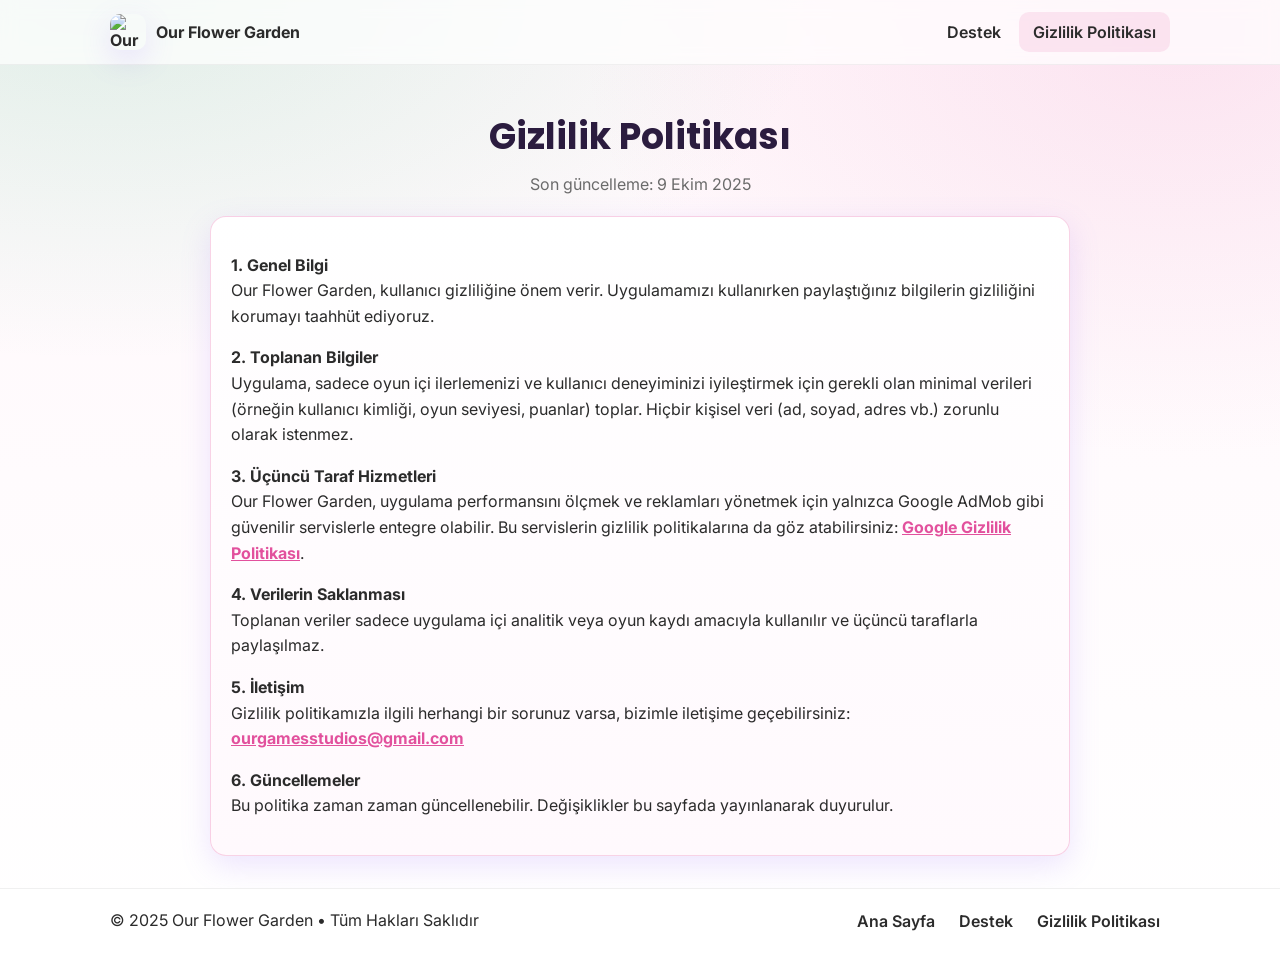
==== privacy.html @ d166c502 "Create privacy.html" ====
<!DOCTYPE html>
<html lang="tr">
<head>
  <meta charset="UTF-8" />
  <meta name="viewport" content="width=device-width, initial-scale=1.0"/>
  <title>Our Flower Garden - Gizlilik Politikası</title>
  <link rel="preconnect" href="https://fonts.gstatic.com" crossorigin>
  <link href="https://fonts.googleapis.com/css2?family=Poppins:wght@400;600;700&family=Inter:wght@400;600&display=swap" rel="stylesheet">
  <link rel="stylesheet" href="./styles.css" />
  <meta name="description" content="Our Flower Garden gizlilik politikası. Kullanıcı verilerinin gizliliği ve güvenliği hakkındaki detaylar.">
</head>
<body class="support-body">
  <header class="site-header">
    <div class="container nav">
      <a class="brand" href="./index.html">
        <img class="brand-logo" src="https://images.unsplash.com/photo-1520975867597-0f146f3e25a6?q=80&w=200&auto=format&fit=crop" alt="Our Flower Garden Logo"/>
        <span>Our Flower Garden</span>
      </a>
      <nav class="menu">
        <a href="./support.html">Destek</a>
        <a class="active" href="./privacy.html">Gizlilik Politikası</a>
      </nav>
    </div>
  </header>

  <main class="support-wrapper">
    <section class="support-hero">
      <h1>Gizlilik Politikası</h1>
      <p>Son güncelleme: 9 Ekim 2025</p>
    </section>

    <section class="info-box">
      <p><strong>1. Genel Bilgi</strong><br>
      Our Flower Garden, kullanıcı gizliliğine önem verir. Uygulamamızı kullanırken paylaştığınız bilgilerin gizliliğini korumayı taahhüt ediyoruz.</p>

      <p><strong>2. Toplanan Bilgiler</strong><br>
      Uygulama, sadece oyun içi ilerlemenizi ve kullanıcı deneyiminizi iyileştirmek için gerekli olan minimal verileri (örneğin kullanıcı kimliği, oyun seviyesi, puanlar) toplar.  
      Hiçbir kişisel veri (ad, soyad, adres vb.) zorunlu olarak istenmez.</p>

      <p><strong>3. Üçüncü Taraf Hizmetleri</strong><br>
      Our Flower Garden, uygulama performansını ölçmek ve reklamları yönetmek için yalnızca Google AdMob gibi güvenilir servislerle entegre olabilir.  
      Bu servislerin gizlilik politikalarına da göz atabilirsiniz:  
      <a href="https://policies.google.com/privacy" target="_blank">Google Gizlilik Politikası</a>.</p>

      <p><strong>4. Verilerin Saklanması</strong><br>
      Toplanan veriler sadece uygulama içi analitik veya oyun kaydı amacıyla kullanılır ve üçüncü taraflarla paylaşılmaz.</p>

      <p><strong>5. İletişim</strong><br>
      Gizlilik politikamızla ilgili herhangi bir sorunuz varsa, bizimle iletişime geçebilirsiniz:  
      <a href="mailto:ourgamesstudios@gmail.com">ourgamesstudios@gmail.com</a></p>

      <p><strong>6. Güncellemeler</strong><br>
      Bu politika zaman zaman güncellenebilir. Değişiklikler bu sayfada yayınlanarak duyurulur.</p>
    </section>
  </main>

  <footer class="site-footer">
    <div class="container footer-inner">
      <p>© 2025 Our Flower Garden • Tüm Hakları Saklıdır</p>
      <nav class="footer-menu">
        <a href="./index.html">Ana Sayfa</a>
        <a href="./support.html">Destek</a>
        <a class="active" href="./privacy.html">Gizlilik Politikası</a>
      </nav>
    </div>
  </footer>
</body>
</html>
---- styles.css ----
:root{
  --bg:#fff7fb;                 /* çok açık pembe/cream tabanı */
  --bg-2:#fff;                  /* kart/beyaz taban */
  --text:#2b2b2b;
  --muted:#6b6b6b;
  --primary:#e2519d;            /* pembe */
  --primary-2:#9a6dfc;          /* lavanta */
  --accent:#57c78f;             /* yumuşak yeşil */
  --yellow:#ffd66e;
  --shadow: 0 10px 30px rgba(154,109,252,.18);
  --radius:16px;
}

*{box-sizing:border-box}
html,body{margin:0;padding:0}
body{
  font-family: "Inter", system-ui, -apple-system, Segoe UI, Roboto, Arial, sans-serif;
  color:var(--text);
  background:
    radial-gradient(1200px 600px at 10% 0%, rgba(226,81,157,.15), transparent 60%),
    radial-gradient(1000px 700px at 90% 10%, rgba(154,109,252,.12), transparent 60%),
    linear-gradient(180deg, var(--bg), #fff);
}

/* Header */
.site-header{
  position:sticky; top:0; z-index:50;
  background: rgba(255,255,255,.7);
  backdrop-filter: blur(8px);
  border-bottom: 1px solid rgba(0,0,0,.05);
}
.container{max-width:1100px;margin:0 auto;padding:0 20px}
.nav{display:flex;align-items:center;justify-content:space-between;min-height:64px}
.brand{display:flex;gap:10px;align-items:center;text-decoration:none;color:var(--text);font-weight:700}
.brand-logo{width:36px;height:36px;border-radius:10px;object-fit:cover;box-shadow: var(--shadow)}
.menu a{
  text-decoration:none; color:var(--text);
  padding:10px 14px; border-radius:10px; font-weight:600;
}
.menu a:hover,.menu a.active{background: rgba(226,81,157,.12);}

/* Hero */
.hero{
  position:relative; overflow:hidden;
  padding:64px 0 40px;
}
.hero-inner{display:grid;gap:28px;grid-template-columns:1.1fr .9fr;align-items:center}
.hero-text h1{
  font-family:"Poppins",sans-serif;
  font-size:clamp(28px, 4vw, 42px);
  line-height:1.15; margin:0 0 12px;
}
.highlight{
  background: linear-gradient(90deg, var(--primary), var(--primary-2));
  -webkit-background-clip:text;background-clip:text;color:transparent;
}
.hero-text p{color:var(--muted);margin:0 0 18px;max-width:48ch}
.cta{display:flex;gap:12px;flex-wrap:wrap}
.btn{
  border:none; cursor:pointer; font-weight:700; border-radius:12px;
  padding:12px 16px; text-decoration:none; display:inline-flex; align-items:center; justify-content:center;
}
.btn.primary{
  background: linear-gradient(90deg, var(--primary), var(--primary-2));
  color:#fff; box-shadow: var(--shadow);
}
.btn.ghost{
  color:var(--primary); background:#fff; border:1px solid rgba(226,81,157,.35);
}
.btn.full{width:100%}
.btn.primary:hover{filter:saturate(1.1) brightness(1.02)}
.btn.ghost:hover{background:rgba(226,81,157,.08)}

.hero-visual{
  position:relative;
  border-radius:20px; overflow:hidden; box-shadow: var(--shadow);
}
.hero-visual img{display:block;width:100%;height:auto}
.flower-chip{
  position:absolute; left:16px; bottom:16px;
  background:#fff; color:var(--text); padding:8px 12px; border-radius:999px; font-weight:700;
  box-shadow: var(--shadow);
}
.chip-2{left:auto; right:16px; bottom:16px}
.chip-3{left:16px; bottom:auto; top:16px}

/* floating petals (decorative) */
.petals{
  pointer-events:none; position:absolute; inset:0;
  background:
    url('https://raw.githubusercontent.com/encharm/Font-Awesome-SVG-PNG/master/white/svg/flower.svg') no-repeat -120px 40% / 120px,
    url('https://raw.githubusercontent.com/encharm/Font-Awesome-SVG-PNG/master/white/svg/flower.svg') no-repeat 102% 10% / 100px;
  opacity:.05;
}

/* Features */
.features{padding:28px 0 8px}
.grid-3{display:grid;gap:16px;grid-template-columns:repeat(3, 1fr)}
.feature-card{
  background:var(--bg-2); border-radius:var(--radius); padding:20px; box-shadow: var(--shadow)
}
.icon{font-size:28px;margin-bottom:8px}
.feature-card h3{margin:6px 0 6px;font-family:"Poppins",sans-serif}
.feature-card p{margin:0;color:var(--muted)}

/* Market */
.market{padding:42px 0 64px}
.market h2{
  font-size:clamp(22px, 3.5vw, 32px);
  margin:0 0 6px; font-family:"Poppins",sans-serif;
}
.section-sub{color:var(--muted);margin:0 0 16px}
.cards{
  display:grid; gap:18px;
  grid-template-columns: repeat(3, 1fr);
}
.card{
  background:var(--bg-2); border-radius:18px; overflow:hidden; box-shadow: var(--shadow);
  display:flex; flex-direction:column;
}
.card img{width:100%; height:180px; object-fit:cover}
.card-body{padding:16px}
.card-body h3{margin:0 0 6px}
.card-body p{margin:0 0 10px; color:var(--muted)}
.card-meta{display:flex; gap:8px; flex-wrap:wrap; margin-bottom:12px}
.pill{
  background:linear-gradient(90deg, #ffe6f4, #f0e7ff);
  color:#6a3c5f; border:1px solid rgba(226,81,157,.25);
  padding:6px 10px; border-radius:999px; font-size:12px; font-weight:700;
}
.card-cta{display:flex; align-items:center; justify-content:space-between}
.price{font-weight:800; color:#3a2d53}
.note{margin-top:14px;color:var(--muted);font-size:.95rem}

/* Support page specifics */
.support-body{
  background:
    radial-gradient(1200px 600px at 8% 0%, rgba(87,199,143,.18), transparent 60%),
    radial-gradient(1000px 700px at 92% 4%, rgba(226,81,157,.12), transparent 60%),
    linear-gradient(180deg, var(--bg), #fff);
}
.support-wrapper{max-width:900px;margin:0 auto;padding:32px 20px}
.support-hero{text-align:center;margin-top:12px;margin-bottom:18px}
.support-hero h1{font-family:"Poppins",sans-serif;font-size:clamp(24px, 4vw, 36px);margin:0 0 8px}
.support-hero p{color:var(--muted);margin:0}
.support-form-area{
  display:grid; gap:18px; grid-template-columns: 1.1fr .9fr;
  align-items:start; margin-top:18px;
}
.support-form{
  background:var(--bg-2); border-radius:var(--radius); padding:20px; box-shadow: var(--shadow)
}
.support-form label{display:flex; flex-direction:column; gap:6px; margin-bottom:12px; font-weight:600}
.support-form input,.support-form textarea{
  padding:12px 14px; border:1px solid rgba(0,0,0,.08);
  border-radius:12px; font-size:16px; outline:none;
  background:#fff;
}
.support-form input:focus,.support-form textarea:focus{
  border-color: rgba(154,109,252,.45); box-shadow: 0 0 0 4px rgba(154,109,252,.12);
}
.info-box{
  background:linear-gradient(180deg, #fff, #fff9fd);
  border:1px solid rgba(226,81,157,.25);
  border-radius:var(--radius); padding:20px; box-shadow: var(--shadow)
}
.info-box a{color:var(--primary); text-decoration:underline; font-weight:700}

/* Footer */
.site-footer{border-top:1px solid rgba(0,0,0,.06); background:#fff}
.footer-inner{display:flex; align-items:center; justify-content:space-between; min-height:64px}
.footer-menu a{
  text-decoration:none; color:var(--text); font-weight:600; padding:8px 10px; border-radius:8px;
}
.footer-menu a:hover{background: rgba(154,109,252,.12)}

/* Utilities */
h1,h2,h3{color:#2b1c3f}
a{color:var(--primary)}
p{line-height:1.6}

/* Responsive */
@media (max-width: 980px){
  .hero-inner{grid-template-columns:1fr}
  .support-form-area{grid-template-columns:1fr}
  .cards{grid-template-columns: repeat(2, 1fr);}
}
@media (max-width: 640px){
  .grid-3{grid-template-columns:1fr}
  .cards{grid-template-columns:1fr}
}
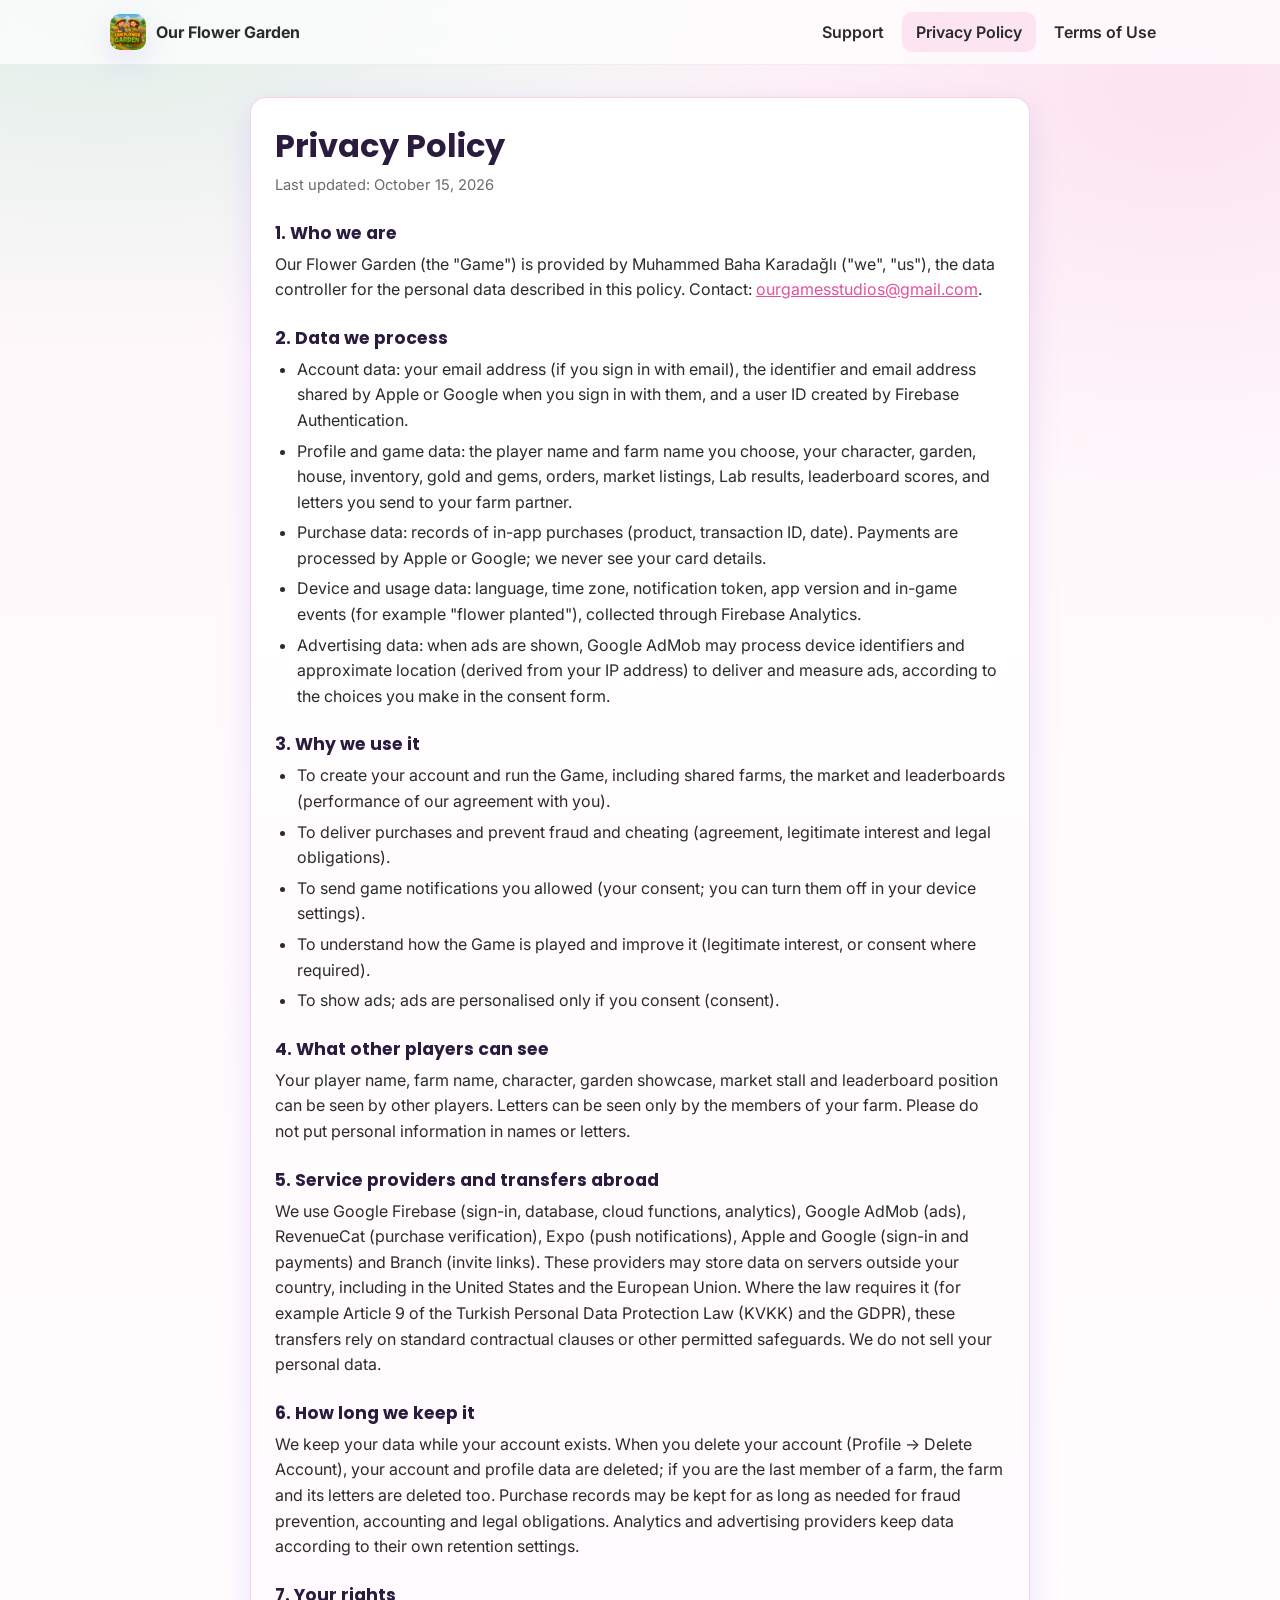
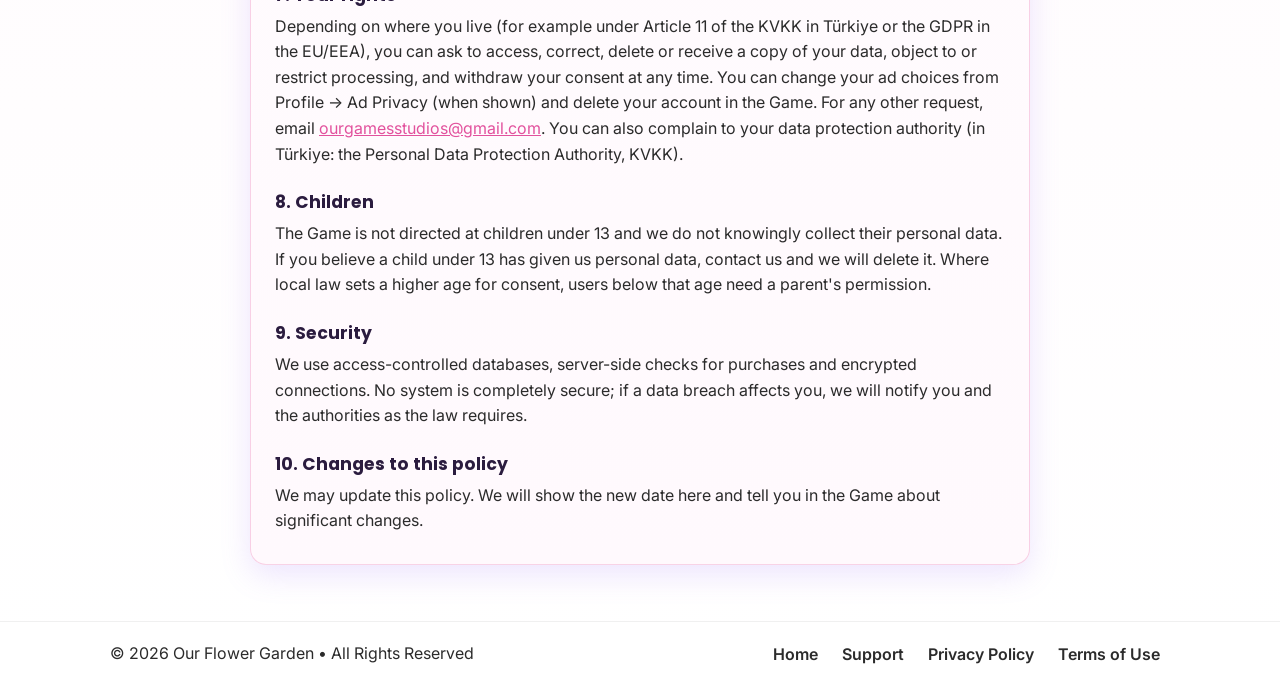
==== commit f68cec60: "Site English only; new Privacy Policy and Terms of Use - privacy.html replaced with the in-game poli" ====
--- a/privacy.html
+++ b/privacy.html
@@ -1,66 +1,54 @@
 <!DOCTYPE html>
-<html lang="tr">
+<html lang="en">
 <head>
   <meta charset="UTF-8" />
   <meta name="viewport" content="width=device-width, initial-scale=1.0"/>
-  <title>Our Flower Garden - Gizlilik Politikası</title>
+  <title>Our Flower Garden - Privacy Policy</title>
   <link rel="preconnect" href="https://fonts.gstatic.com" crossorigin>
   <link href="https://fonts.googleapis.com/css2?family=Poppins:wght@400;600;700&family=Inter:wght@400;600&display=swap" rel="stylesheet">
   <link rel="stylesheet" href="./styles.css" />
-  <meta name="description" content="Our Flower Garden gizlilik politikası. Kullanıcı verilerinin gizliliği ve güvenliği hakkındaki detaylar.">
+  <meta name="description" content="Our Flower Garden Privacy Policy: what data the game processes, why, and your rights.">
 </head>
 <body class="support-body">
   <header class="site-header">
     <div class="container nav">
       <a class="brand" href="./index.html">
-        <img class="brand-logo" src="https://images.unsplash.com/photo-1520975867597-0f146f3e25a6?q=80&w=200&auto=format&fit=crop" alt="Our Flower Garden Logo"/>
+        <img class="brand-logo" src="./logo.png" alt="Our Flower Garden Logo"/>
         <span>Our Flower Garden</span>
       </a>
       <nav class="menu">
-        <a href="./support.html">Destek</a>
-        <a class="active" href="./privacy.html">Gizlilik Politikası</a>
+        <a href="./support.html">Support</a>
+        <a class="active" href="./privacy.html">Privacy Policy</a>
+        <a href="./terms.html">Terms of Use</a>
       </nav>
     </div>
   </header>
 
-  <main class="support-wrapper">
-    <section class="support-hero">
-      <h1>Gizlilik Politikası</h1>
-      <p>Son güncelleme: 9 Ekim 2025</p>
-    </section>
-
-    <section class="info-box">
-      <p><strong>1. Genel Bilgi</strong><br>
-      Our Flower Garden, kullanıcı gizliliğine önem verir. Uygulamamızı kullanırken paylaştığınız bilgilerin gizliliğini korumayı taahhüt ediyoruz.</p>
-
-      <p><strong>2. Toplanan Bilgiler</strong><br>
-      Uygulama, sadece oyun içi ilerlemenizi ve kullanıcı deneyiminizi iyileştirmek için gerekli olan minimal verileri (örneğin kullanıcı kimliği, oyun seviyesi, puanlar) toplar.  
-      Hiçbir kişisel veri (ad, soyad, adres vb.) zorunlu olarak istenmez.</p>
-
-      <p><strong>3. Üçüncü Taraf Hizmetleri</strong><br>
-      Our Flower Garden, uygulama performansını ölçmek ve reklamları yönetmek için yalnızca Google AdMob gibi güvenilir servislerle entegre olabilir.  
-      Bu servislerin gizlilik politikalarına da göz atabilirsiniz:  
-      <a href="https://policies.google.com/privacy" target="_blank">Google Gizlilik Politikası</a>.</p>
-
-      <p><strong>4. Verilerin Saklanması</strong><br>
-      Toplanan veriler sadece uygulama içi analitik veya oyun kaydı amacıyla kullanılır ve üçüncü taraflarla paylaşılmaz.</p>
-
-      <p><strong>5. İletişim</strong><br>
-      Gizlilik politikamızla ilgili herhangi bir sorunuz varsa, bizimle iletişime geçebilirsiniz:  
-      <a href="mailto:ourgamesstudios@gmail.com">ourgamesstudios@gmail.com</a></p>
-
-      <p><strong>6. Güncellemeler</strong><br>
-      Bu politika zaman zaman güncellenebilir. Değişiklikler bu sayfada yayınlanarak duyurulur.</p>
-    </section>
+  <main class="support-wrapper legal-wrapper">
+  <section class="legal-doc" id="en" lang="en">
+    <h1>Privacy Policy</h1>
+    <p class="updated">Last updated: October 15, 2026</p>
+    <h2>1. Who we are</h2><p>Our Flower Garden (the &quot;Game&quot;) is provided by Muhammed Baha Karadağlı (&quot;we&quot;, &quot;us&quot;), the data controller for the personal data described in this policy. Contact: <a href="mailto:ourgamesstudios@gmail.com">ourgamesstudios@gmail.com</a>.</p>
+    <h2>2. Data we process</h2><ul><li>Account data: your email address (if you sign in with email), the identifier and email address shared by Apple or Google when you sign in with them, and a user ID created by Firebase Authentication.</li><li>Profile and game data: the player name and farm name you choose, your character, garden, house, inventory, gold and gems, orders, market listings, Lab results, leaderboard scores, and letters you send to your farm partner.</li><li>Purchase data: records of in-app purchases (product, transaction ID, date). Payments are processed by Apple or Google; we never see your card details.</li><li>Device and usage data: language, time zone, notification token, app version and in-game events (for example &quot;flower planted&quot;), collected through Firebase Analytics.</li><li>Advertising data: when ads are shown, Google AdMob may process device identifiers and approximate location (derived from your IP address) to deliver and measure ads, according to the choices you make in the consent form.</li></ul>
+    <h2>3. Why we use it</h2><ul><li>To create your account and run the Game, including shared farms, the market and leaderboards (performance of our agreement with you).</li><li>To deliver purchases and prevent fraud and cheating (agreement, legitimate interest and legal obligations).</li><li>To send game notifications you allowed (your consent; you can turn them off in your device settings).</li><li>To understand how the Game is played and improve it (legitimate interest, or consent where required).</li><li>To show ads; ads are personalised only if you consent (consent).</li></ul>
+    <h2>4. What other players can see</h2><p>Your player name, farm name, character, garden showcase, market stall and leaderboard position can be seen by other players. Letters can be seen only by the members of your farm. Please do not put personal information in names or letters.</p>
+    <h2>5. Service providers and transfers abroad</h2><p>We use Google Firebase (sign-in, database, cloud functions, analytics), Google AdMob (ads), RevenueCat (purchase verification), Expo (push notifications), Apple and Google (sign-in and payments) and Branch (invite links). These providers may store data on servers outside your country, including in the United States and the European Union. Where the law requires it (for example Article 9 of the Turkish Personal Data Protection Law (KVKK) and the GDPR), these transfers rely on standard contractual clauses or other permitted safeguards. We do not sell your personal data.</p>
+    <h2>6. How long we keep it</h2><p>We keep your data while your account exists. When you delete your account (Profile → Delete Account), your account and profile data are deleted; if you are the last member of a farm, the farm and its letters are deleted too. Purchase records may be kept for as long as needed for fraud prevention, accounting and legal obligations. Analytics and advertising providers keep data according to their own retention settings.</p>
+    <h2>7. Your rights</h2><p>Depending on where you live (for example under Article 11 of the KVKK in Türkiye or the GDPR in the EU/EEA), you can ask to access, correct, delete or receive a copy of your data, object to or restrict processing, and withdraw your consent at any time. You can change your ad choices from Profile → Ad Privacy (when shown) and delete your account in the Game. For any other request, email <a href="mailto:ourgamesstudios@gmail.com">ourgamesstudios@gmail.com</a>. You can also complain to your data protection authority (in Türkiye: the Personal Data Protection Authority, KVKK).</p>
+    <h2>8. Children</h2><p>The Game is not directed at children under 13 and we do not knowingly collect their personal data. If you believe a child under 13 has given us personal data, contact us and we will delete it. Where local law sets a higher age for consent, users below that age need a parent's permission.</p>
+    <h2>9. Security</h2><p>We use access-controlled databases, server-side checks for purchases and encrypted connections. No system is completely secure; if a data breach affects you, we will notify you and the authorities as the law requires.</p>
+    <h2>10. Changes to this policy</h2><p>We may update this policy. We will show the new date here and tell you in the Game about significant changes.</p>
+  </section>
   </main>
 
   <footer class="site-footer">
     <div class="container footer-inner">
-      <p>© 2025 Our Flower Garden • Tüm Hakları Saklıdır</p>
+      <p>© 2026 Our Flower Garden • All Rights Reserved</p>
       <nav class="footer-menu">
-        <a href="./index.html">Ana Sayfa</a>
-        <a href="./support.html">Destek</a>
-        <a class="active" href="./privacy.html">Gizlilik Politikası</a>
+        <a href="./index.html">Home</a>
+        <a href="./support.html">Support</a>
+        <a href="./privacy.html">Privacy Policy</a>
+        <a href="./terms.html">Terms of Use</a>
       </nav>
     </div>
   </footer>
--- a/styles.css
+++ b/styles.css
@@ -166,6 +166,22 @@
 }
 .info-box a{color:var(--primary); text-decoration:underline; font-weight:700}
 
+/* Legal pages (privacy / terms) */
+.legal-wrapper{max-width:820px}
+.legal-doc{
+  background:linear-gradient(180deg, #fff, #fff9fd);
+  border:1px solid rgba(226,81,157,.25);
+  border-radius:var(--radius); padding:24px; box-shadow: var(--shadow);
+  margin-bottom:24px; scroll-margin-top:80px;
+}
+.legal-doc h1{font-family:"Poppins",sans-serif;font-size:clamp(24px, 4vw, 32px);margin:0 0 4px}
+.legal-doc h2{font-family:"Poppins",sans-serif;font-size:1.08rem;margin:22px 0 6px}
+.legal-doc .updated{color:var(--muted);margin:0 0 10px;font-size:.92rem}
+.legal-doc p{margin:6px 0}
+.legal-doc ul{margin:6px 0;padding-left:22px}
+.legal-doc li{margin:5px 0;line-height:1.6}
+.legal-doc a{overflow-wrap:anywhere}
+
 /* Footer */
 .site-footer{border-top:1px solid rgba(0,0,0,.06); background:#fff}
 .footer-inner{display:flex; align-items:center; justify-content:space-between; min-height:64px}
@@ -187,5 +203,11 @@
 }
 @media (max-width: 640px){
   .grid-3{grid-template-columns:1fr}
+  .nav{flex-wrap:wrap;gap:4px;padding:8px 0}
+  .menu{display:flex;flex-wrap:wrap;gap:2px}
+  .menu a{padding:8px 10px;font-size:.95rem}
+  .footer-inner{flex-direction:column;gap:4px;padding:12px 0}
+  .footer-menu{display:flex;flex-wrap:wrap;justify-content:center}
+  .legal-doc{padding:18px 16px}
   .cards{grid-template-columns:1fr}
 }
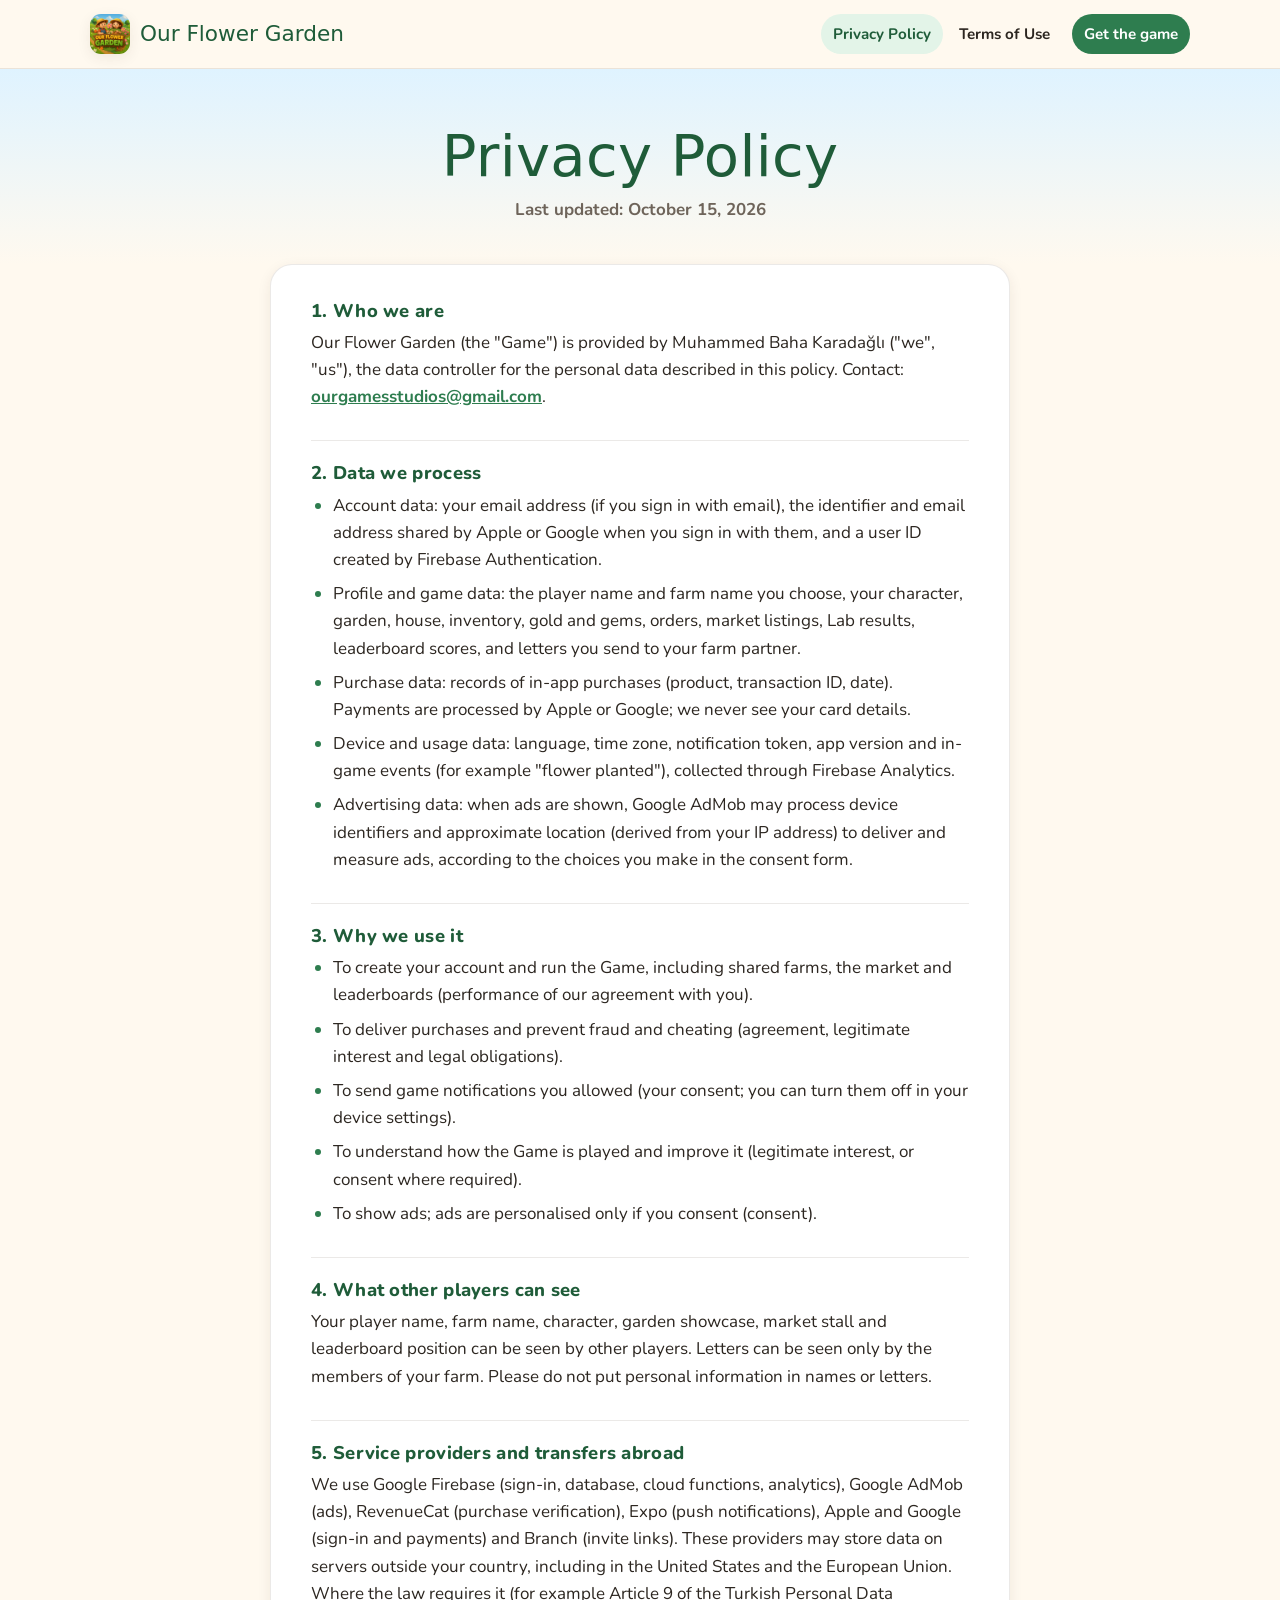
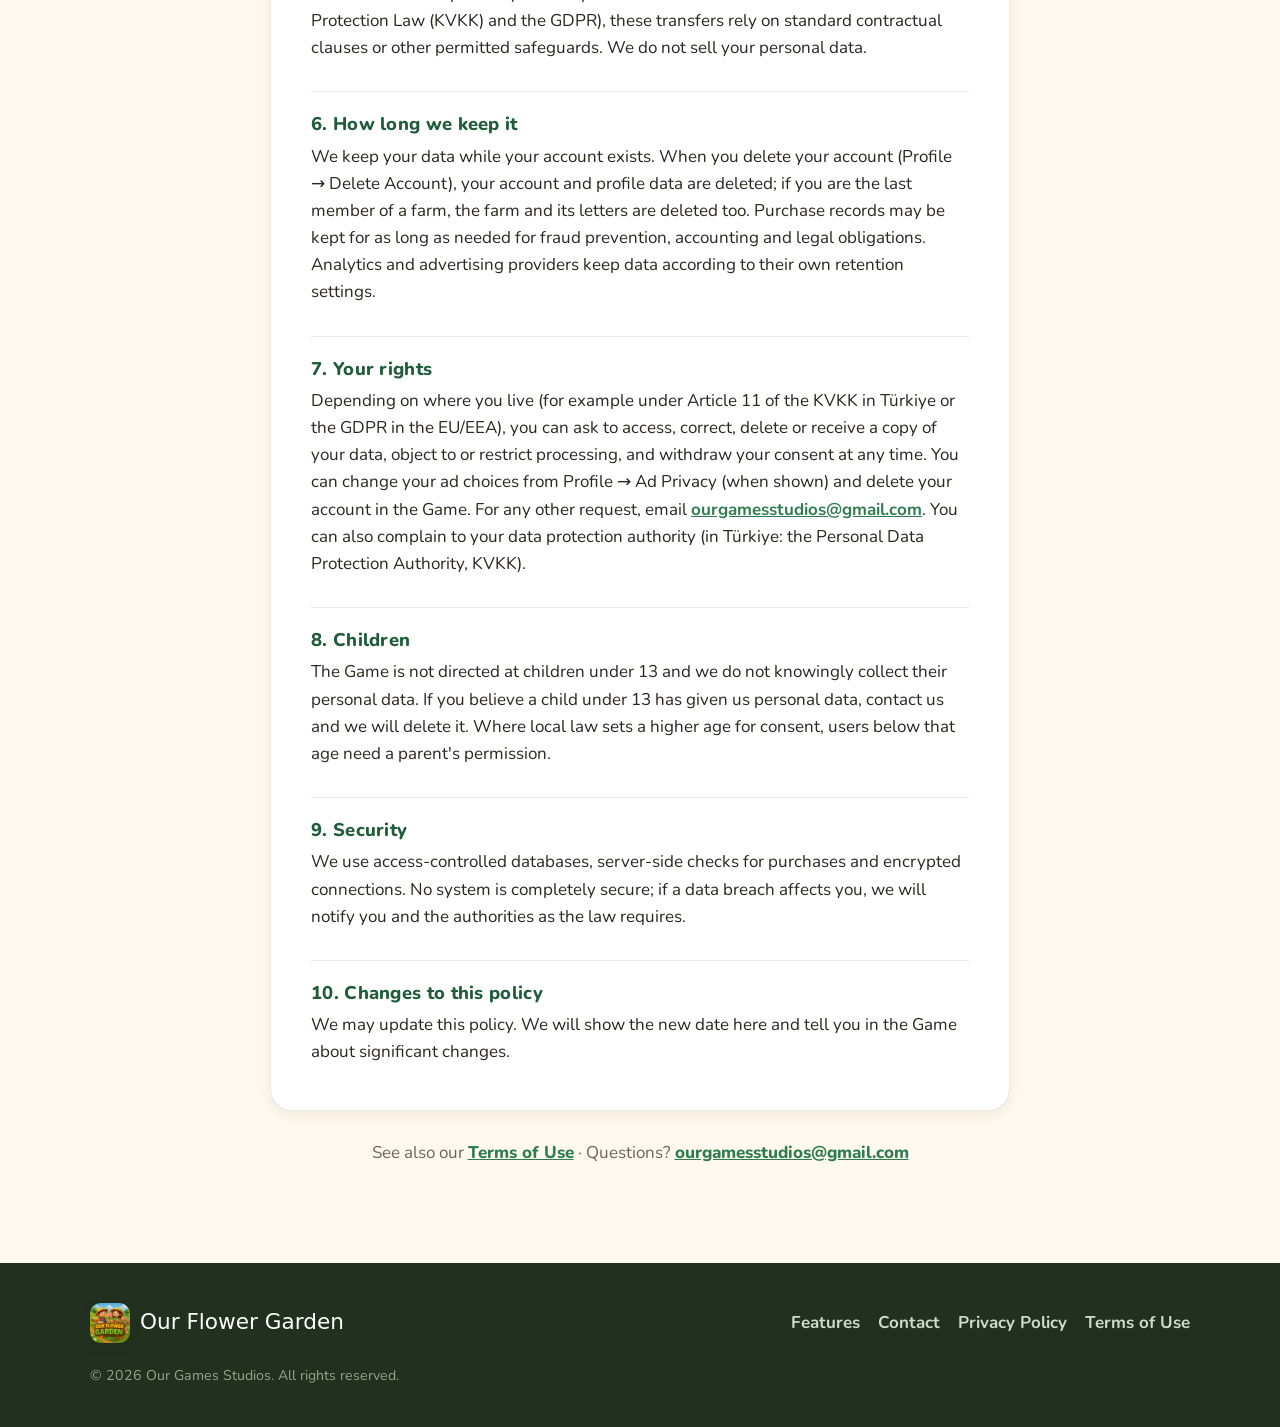
==== commit 52d39f83: "Redesign site: new home page, restyled legal pages, support page removed - index.html rebuilt: hero " ====
--- a/privacy.html
+++ b/privacy.html
@@ -3,28 +3,39 @@
 <head>
   <meta charset="UTF-8" />
   <meta name="viewport" content="width=device-width, initial-scale=1.0"/>
-  <title>Our Flower Garden - Privacy Policy</title>
+  <title>Privacy Policy – Our Flower Garden</title>
+  <meta name="description" content="Our Flower Garden Privacy Policy: what data the game processes, why, and your rights.">
+  <link rel="icon" type="image/png" href="./logo.png">
+  <link rel="apple-touch-icon" href="./logo.png">
+  <link rel="preconnect" href="https://fonts.googleapis.com">
   <link rel="preconnect" href="https://fonts.gstatic.com" crossorigin>
-  <link href="https://fonts.googleapis.com/css2?family=Poppins:wght@400;600;700&family=Inter:wght@400;600&display=swap" rel="stylesheet">
+  <link href="https://fonts.googleapis.com/css2?family=Chewy&family=Nunito:wght@400;700;800&display=swap" rel="stylesheet">
   <link rel="stylesheet" href="./styles.css" />
-  <meta name="description" content="Our Flower Garden Privacy Policy: what data the game processes, why, and your rights.">
 </head>
-<body class="support-body">
+<body>
   <header class="site-header">
     <div class="container nav">
       <a class="brand" href="./index.html">
-        <img class="brand-logo" src="./logo.png" alt="Our Flower Garden Logo"/>
+        <img src="./logo.png" alt="" width="40" height="40">
         <span>Our Flower Garden</span>
       </a>
       <nav class="menu">
-        <a href="./support.html">Support</a>
         <a class="active" href="./privacy.html">Privacy Policy</a>
         <a href="./terms.html">Terms of Use</a>
+        <a class="pill" href="./index.html#download">Get the game</a>
       </nav>
     </div>
   </header>
 
-  <main class="support-wrapper legal-wrapper">
+  <main>
+    <div class="legal-hero">
+      <div class="container">
+        <h1>Privacy Policy</h1>
+        <p>Last updated: October 15, 2026</p>
+      </div>
+    </div>
+
+    <div class="legal-wrapper">
   <section class="legal-doc" id="en" lang="en">
     <h1>Privacy Policy</h1>
     <p class="updated">Last updated: October 15, 2026</p>
@@ -39,17 +50,23 @@
     <h2>9. Security</h2><p>We use access-controlled databases, server-side checks for purchases and encrypted connections. No system is completely secure; if a data breach affects you, we will notify you and the authorities as the law requires.</p>
     <h2>10. Changes to this policy</h2><p>We may update this policy. We will show the new date here and tell you in the Game about significant changes.</p>
   </section>
+      <p class="legal-switch">See also our <a href="./terms.html">Terms of Use</a> · Questions? <a href="mailto:ourgamesstudios@gmail.com">ourgamesstudios@gmail.com</a></p>
+    </div>
   </main>
 
   <footer class="site-footer">
     <div class="container footer-inner">
-      <p>© 2026 Our Flower Garden • All Rights Reserved</p>
+      <a class="brand" href="./index.html">
+        <img src="./logo.png" alt="" width="40" height="40">
+        <span>Our Flower Garden</span>
+      </a>
       <nav class="footer-menu">
-        <a href="./index.html">Home</a>
-        <a href="./support.html">Support</a>
+        <a href="./index.html#features">Features</a>
+        <a href="./index.html#contact">Contact</a>
         <a href="./privacy.html">Privacy Policy</a>
         <a href="./terms.html">Terms of Use</a>
       </nav>
+      <small>© 2026 Our Games Studios. All rights reserved.</small>
     </div>
   </footer>
 </body>
--- a/styles.css
+++ b/styles.css
@@ -1,213 +1,261 @@
 :root{
-  --bg:#fff7fb;                 /* çok açık pembe/cream tabanı */
-  --bg-2:#fff;                  /* kart/beyaz taban */
-  --text:#2b2b2b;
-  --muted:#6b6b6b;
-  --primary:#e2519d;            /* pembe */
-  --primary-2:#9a6dfc;          /* lavanta */
-  --accent:#57c78f;             /* yumuşak yeşil */
-  --yellow:#ffd66e;
-  --shadow: 0 10px 30px rgba(154,109,252,.18);
-  --radius:16px;
+  --sky:#dff3ff;
+  --sky-2:#f4fbff;
+  --cream:#fff9ef;
+  --paper:#ffffff;
+  --leaf:#2e7d4f;
+  --leaf-dark:#1f5c39;
+  --leaf-soft:#e3f4e8;
+  --wood:#8a5a34;
+  --petal:#e8578f;
+  --petal-soft:#ffe4ee;
+  --sun:#ffc84a;
+  --ink:#2c2620;
+  --muted:#6e645a;
+  --line:rgba(60,40,20,.10);
+  --shadow-sm:0 4px 14px rgba(60,40,20,.08);
+  --shadow:0 18px 50px rgba(46,90,60,.16);
+  --radius:22px;
+  --display:"Chewy", "Comic Sans MS", system-ui, sans-serif;
+  --body:"Nunito", system-ui, -apple-system, "Segoe UI", Roboto, sans-serif;
+  color-scheme: light;
 }
 
 *{box-sizing:border-box}
+html{scroll-behavior:smooth}
 html,body{margin:0;padding:0}
 body{
-  font-family: "Inter", system-ui, -apple-system, Segoe UI, Roboto, Arial, sans-serif;
-  color:var(--text);
-  background:
-    radial-gradient(1200px 600px at 10% 0%, rgba(226,81,157,.15), transparent 60%),
-    radial-gradient(1000px 700px at 90% 10%, rgba(154,109,252,.12), transparent 60%),
-    linear-gradient(180deg, var(--bg), #fff);
-}
+  font-family:var(--body);
+  font-size:17px;
+  line-height:1.6;
+  color:var(--ink);
+  background:var(--cream);
+  -webkit-font-smoothing:antialiased;
+}
+img{max-width:100%;height:auto;display:block}
+a{color:var(--leaf)}
+h1,h2,h3{font-family:var(--display);font-weight:400;letter-spacing:.3px;line-height:1.1;margin:0}
+.container{max-width:1140px;margin:0 auto;padding:0 20px}
 
 /* Header */
 .site-header{
-  position:sticky; top:0; z-index:50;
-  background: rgba(255,255,255,.7);
-  backdrop-filter: blur(8px);
-  border-bottom: 1px solid rgba(0,0,0,.05);
-}
-.container{max-width:1100px;margin:0 auto;padding:0 20px}
-.nav{display:flex;align-items:center;justify-content:space-between;min-height:64px}
-.brand{display:flex;gap:10px;align-items:center;text-decoration:none;color:var(--text);font-weight:700}
-.brand-logo{width:36px;height:36px;border-radius:10px;object-fit:cover;box-shadow: var(--shadow)}
+  position:sticky;top:0;z-index:50;
+  background:rgba(255,249,239,.82);
+  backdrop-filter:saturate(1.4) blur(10px);
+  -webkit-backdrop-filter:saturate(1.4) blur(10px);
+  border-bottom:1px solid var(--line);
+}
+.nav{display:flex;align-items:center;justify-content:space-between;gap:16px;min-height:68px}
+.brand{display:flex;align-items:center;gap:10px;text-decoration:none;color:var(--ink)}
+.brand img{width:40px;height:40px;border-radius:11px;box-shadow:var(--shadow-sm)}
+.brand span{font-family:var(--display);font-size:1.35rem;color:var(--leaf-dark)}
+.menu{display:flex;align-items:center;gap:4px}
 .menu a{
-  text-decoration:none; color:var(--text);
-  padding:10px 14px; border-radius:10px; font-weight:600;
-}
-.menu a:hover,.menu a.active{background: rgba(226,81,157,.12);}
+  text-decoration:none;color:var(--ink);font-weight:700;font-size:.95rem;
+  padding:8px 12px;border-radius:999px;
+}
+.menu a:hover{background:var(--leaf-soft)}
+.menu a.active{background:var(--leaf-soft);color:var(--leaf-dark)}
+.menu a.pill{background:var(--leaf);color:#fff;margin-left:6px}
+.menu a.pill:hover{background:var(--leaf-dark)}
+
+/* Buttons */
+.btn{
+  display:inline-flex;align-items:center;gap:10px;
+  text-decoration:none;font-weight:800;border-radius:16px;
+  padding:12px 18px;transition:transform .15s ease, box-shadow .15s ease;
+}
+.btn:hover{transform:translateY(-2px)}
+.btn svg{width:26px;height:26px;flex:none}
+.btn small{display:block;font-size:.7rem;font-weight:700;opacity:.8;line-height:1.1}
+.btn strong{display:block;font-size:1.05rem;line-height:1.15}
+.btn-store{background:#1d1b19;color:#fff;box-shadow:0 8px 20px rgba(0,0,0,.18)}
+.btn-store:hover{box-shadow:0 12px 26px rgba(0,0,0,.24)}
+.btn-light{background:#fff;color:var(--ink);box-shadow:var(--shadow-sm)}
+.stores{display:flex;flex-wrap:wrap;gap:12px}
 
 /* Hero */
 .hero{
-  position:relative; overflow:hidden;
-  padding:64px 0 40px;
-}
-.hero-inner{display:grid;gap:28px;grid-template-columns:1.1fr .9fr;align-items:center}
-.hero-text h1{
-  font-family:"Poppins",sans-serif;
-  font-size:clamp(28px, 4vw, 42px);
-  line-height:1.15; margin:0 0 12px;
-}
-.highlight{
-  background: linear-gradient(90deg, var(--primary), var(--primary-2));
-  -webkit-background-clip:text;background-clip:text;color:transparent;
-}
-.hero-text p{color:var(--muted);margin:0 0 18px;max-width:48ch}
-.cta{display:flex;gap:12px;flex-wrap:wrap}
-.btn{
-  border:none; cursor:pointer; font-weight:700; border-radius:12px;
-  padding:12px 16px; text-decoration:none; display:inline-flex; align-items:center; justify-content:center;
-}
-.btn.primary{
-  background: linear-gradient(90deg, var(--primary), var(--primary-2));
-  color:#fff; box-shadow: var(--shadow);
-}
-.btn.ghost{
-  color:var(--primary); background:#fff; border:1px solid rgba(226,81,157,.35);
-}
-.btn.full{width:100%}
-.btn.primary:hover{filter:saturate(1.1) brightness(1.02)}
-.btn.ghost:hover{background:rgba(226,81,157,.08)}
-
-.hero-visual{
-  position:relative;
-  border-radius:20px; overflow:hidden; box-shadow: var(--shadow);
-}
-.hero-visual img{display:block;width:100%;height:auto}
-.flower-chip{
-  position:absolute; left:16px; bottom:16px;
-  background:#fff; color:var(--text); padding:8px 12px; border-radius:999px; font-weight:700;
-  box-shadow: var(--shadow);
-}
-.chip-2{left:auto; right:16px; bottom:16px}
-.chip-3{left:16px; bottom:auto; top:16px}
-
-/* floating petals (decorative) */
-.petals{
-  pointer-events:none; position:absolute; inset:0;
+  position:relative;overflow:hidden;
   background:
-    url('https://raw.githubusercontent.com/encharm/Font-Awesome-SVG-PNG/master/white/svg/flower.svg') no-repeat -120px 40% / 120px,
-    url('https://raw.githubusercontent.com/encharm/Font-Awesome-SVG-PNG/master/white/svg/flower.svg') no-repeat 102% 10% / 100px;
-  opacity:.05;
-}
-
-/* Features */
-.features{padding:28px 0 8px}
-.grid-3{display:grid;gap:16px;grid-template-columns:repeat(3, 1fr)}
-.feature-card{
-  background:var(--bg-2); border-radius:var(--radius); padding:20px; box-shadow: var(--shadow)
-}
-.icon{font-size:28px;margin-bottom:8px}
-.feature-card h3{margin:6px 0 6px;font-family:"Poppins",sans-serif}
-.feature-card p{margin:0;color:var(--muted)}
-
-/* Market */
-.market{padding:42px 0 64px}
-.market h2{
-  font-size:clamp(22px, 3.5vw, 32px);
-  margin:0 0 6px; font-family:"Poppins",sans-serif;
-}
-.section-sub{color:var(--muted);margin:0 0 16px}
-.cards{
-  display:grid; gap:18px;
-  grid-template-columns: repeat(3, 1fr);
-}
-.card{
-  background:var(--bg-2); border-radius:18px; overflow:hidden; box-shadow: var(--shadow);
-  display:flex; flex-direction:column;
-}
-.card img{width:100%; height:180px; object-fit:cover}
-.card-body{padding:16px}
-.card-body h3{margin:0 0 6px}
-.card-body p{margin:0 0 10px; color:var(--muted)}
-.card-meta{display:flex; gap:8px; flex-wrap:wrap; margin-bottom:12px}
-.pill{
-  background:linear-gradient(90deg, #ffe6f4, #f0e7ff);
-  color:#6a3c5f; border:1px solid rgba(226,81,157,.25);
-  padding:6px 10px; border-radius:999px; font-size:12px; font-weight:700;
-}
-.card-cta{display:flex; align-items:center; justify-content:space-between}
-.price{font-weight:800; color:#3a2d53}
-.note{margin-top:14px;color:var(--muted);font-size:.95rem}
-
-/* Support page specifics */
-.support-body{
+    radial-gradient(60% 50% at 85% 10%, rgba(255,200,74,.35), transparent 70%),
+    linear-gradient(180deg, var(--sky) 0%, var(--sky-2) 55%, var(--cream) 100%);
+  padding:56px 0 72px;
+}
+.hero-inner{display:grid;grid-template-columns:1.05fr .95fr;gap:40px;align-items:center}
+.eyebrow{
+  display:inline-flex;align-items:center;gap:8px;
+  background:#fff;color:var(--leaf-dark);font-weight:800;font-size:.85rem;
+  padding:6px 14px;border-radius:999px;box-shadow:var(--shadow-sm);margin-bottom:18px;
+}
+.hero h1{font-size:clamp(2.6rem, 6vw, 4.4rem);color:var(--leaf-dark);margin-bottom:16px}
+.hero h1 em{font-style:normal;color:var(--petal)}
+.hero .lead{font-size:1.15rem;color:var(--muted);max-width:34em;margin:0 0 26px}
+.facts{display:flex;flex-wrap:wrap;gap:10px 22px;margin:26px 0 0;padding:0;list-style:none;color:var(--muted);font-weight:700;font-size:.95rem}
+.facts li{display:flex;align-items:center;gap:8px}
+.facts b{font-family:var(--display);font-weight:400;font-size:1.45rem;color:var(--ink)}
+
+.hero-visual{position:relative;min-height:600px}
+.hero-art{
+  position:absolute;right:130px;top:0;width:min(380px, 74%);
+  border-radius:30px;overflow:hidden;box-shadow:var(--shadow);
+  transform:rotate(-4deg);border:6px solid #fff;
+}
+.hero-visual .phone{position:absolute;right:0;top:110px;width:240px;transform:rotate(5deg)}
+
+/* Phone mockup */
+.phone{
+  background:#1d1b19;border-radius:40px;padding:9px;
+  box-shadow:0 24px 60px rgba(30,40,30,.28);
+}
+.phone img{border-radius:32px;width:100%;height:auto}
+
+/* Sections */
+section{scroll-margin-top:76px}
+.section{padding:88px 0}
+.section-head{text-align:center;max-width:660px;margin:0 auto 48px}
+.section-head h2{font-size:clamp(2rem, 4.5vw, 3rem);color:var(--leaf-dark);margin-bottom:10px}
+.section-head p{color:var(--muted);margin:0;font-size:1.08rem}
+.kicker{display:block;font-weight:800;color:var(--petal);text-transform:uppercase;letter-spacing:.12em;font-size:.78rem;margin-bottom:10px}
+
+/* Duo */
+.duo{background:var(--paper)}
+.duo-grid{display:grid;grid-template-columns:1fr 1.2fr 1fr;gap:32px;align-items:center}
+.duo-card{border-radius:var(--radius);overflow:hidden;box-shadow:var(--shadow);max-width:300px;width:100%;justify-self:center}
+.duo-card img{aspect-ratio:1/1;object-fit:cover;object-position:top}
+.duo-text{text-align:center}
+.duo-text h2{font-size:clamp(2rem, 4.5vw, 3rem);color:var(--leaf-dark);margin-bottom:12px}
+.duo-text p{color:var(--muted);margin:0 0 18px}
+.roles{display:flex;justify-content:center;flex-wrap:wrap;gap:8px;padding:0;margin:0;list-style:none}
+.roles li{background:var(--leaf-soft);color:var(--leaf-dark);font-weight:800;font-size:.9rem;padding:7px 14px;border-radius:999px}
+
+/* Feature rows */
+.features{display:flex;flex-direction:column;gap:96px}
+.feature{display:grid;grid-template-columns:1fr 1fr;gap:56px;align-items:center}
+.feature:nth-child(even) .feature-media{order:2}
+.feature-media{display:flex;justify-content:center;position:relative}
+.feature-media::before{
+  content:"";position:absolute;inset:8% 10%;border-radius:50%;
+  background:var(--blob, var(--leaf-soft));filter:blur(2px);z-index:0;
+}
+.feature-media .phone{width:270px;position:relative;z-index:1}
+.feature-text h3{font-size:clamp(1.8rem, 3.5vw, 2.5rem);color:var(--leaf-dark);margin-bottom:12px}
+.feature-text p{color:var(--muted);margin:0 0 14px;font-size:1.08rem}
+.ticks{list-style:none;padding:0;margin:0}
+.ticks li{position:relative;padding-left:30px;margin:8px 0;font-weight:700}
+.ticks li::before{
+  content:"";position:absolute;left:0;top:4px;width:20px;height:20px;border-radius:50%;
+  background:var(--leaf) url("data:image/svg+xml,%3Csvg xmlns='http://www.w3.org/2000/svg' viewBox='0 0 20 20'%3E%3Cpath d='M5 10.5l3.2 3L15 7' fill='none' stroke='%23fff' stroke-width='2.4' stroke-linecap='round' stroke-linejoin='round'/%3E%3C/svg%3E") center/100% no-repeat;
+}
+
+/* Gallery */
+.gallery-band{background:linear-gradient(180deg, var(--cream), var(--leaf-soft))}
+.gallery{
+  display:flex;gap:22px;overflow-x:auto;scroll-snap-type:x mandatory;
+  padding:10px 20px 34px;margin:0 auto;max-width:1180px;
+  scrollbar-width:thin;
+}
+.gallery figure{margin:0;flex:0 0 220px;scroll-snap-align:center;text-align:center}
+.gallery .phone{border-radius:34px;padding:7px}
+.gallery .phone img{border-radius:28px}
+.gallery figcaption{margin-top:12px;font-weight:800;color:var(--leaf-dark)}
+
+/* Lab */
+.lab{
+  background:linear-gradient(135deg, #2b2350 0%, #3f2f6e 55%, #6a3d7a 100%);
+  color:#f3ecff;
+}
+.lab-inner{display:grid;grid-template-columns:.9fr 1.1fr;gap:56px;align-items:center}
+.lab img{border-radius:var(--radius);box-shadow:0 30px 70px rgba(0,0,0,.35);max-height:560px;object-fit:cover;width:100%}
+.lab h2{font-size:clamp(2rem, 4.5vw, 3rem);color:#fff;margin-bottom:14px}
+.lab p{color:#d9cdf2;font-size:1.08rem;margin:0 0 14px}
+.lab .kicker{color:var(--sun)}
+
+/* CTA */
+.cta-band{
+  text-align:center;
   background:
-    radial-gradient(1200px 600px at 8% 0%, rgba(87,199,143,.18), transparent 60%),
-    radial-gradient(1000px 700px at 92% 4%, rgba(226,81,157,.12), transparent 60%),
-    linear-gradient(180deg, var(--bg), #fff);
-}
-.support-wrapper{max-width:900px;margin:0 auto;padding:32px 20px}
-.support-hero{text-align:center;margin-top:12px;margin-bottom:18px}
-.support-hero h1{font-family:"Poppins",sans-serif;font-size:clamp(24px, 4vw, 36px);margin:0 0 8px}
-.support-hero p{color:var(--muted);margin:0}
-.support-form-area{
-  display:grid; gap:18px; grid-template-columns: 1.1fr .9fr;
-  align-items:start; margin-top:18px;
-}
-.support-form{
-  background:var(--bg-2); border-radius:var(--radius); padding:20px; box-shadow: var(--shadow)
-}
-.support-form label{display:flex; flex-direction:column; gap:6px; margin-bottom:12px; font-weight:600}
-.support-form input,.support-form textarea{
-  padding:12px 14px; border:1px solid rgba(0,0,0,.08);
-  border-radius:12px; font-size:16px; outline:none;
-  background:#fff;
-}
-.support-form input:focus,.support-form textarea:focus{
-  border-color: rgba(154,109,252,.45); box-shadow: 0 0 0 4px rgba(154,109,252,.12);
-}
-.info-box{
-  background:linear-gradient(180deg, #fff, #fff9fd);
-  border:1px solid rgba(226,81,157,.25);
-  border-radius:var(--radius); padding:20px; box-shadow: var(--shadow)
-}
-.info-box a{color:var(--primary); text-decoration:underline; font-weight:700}
-
-/* Legal pages (privacy / terms) */
-.legal-wrapper{max-width:820px}
+    radial-gradient(50% 80% at 50% 0%, rgba(255,255,255,.6), transparent 70%),
+    linear-gradient(180deg, var(--sky), var(--leaf-soft));
+}
+.cta-band img.icon{width:96px;height:96px;border-radius:24px;margin:0 auto 18px;box-shadow:var(--shadow)}
+.cta-band h2{font-size:clamp(2.1rem, 5vw, 3.2rem);color:var(--leaf-dark);margin-bottom:10px}
+.cta-band p{color:var(--muted);margin:0 auto 26px;max-width:32em}
+.cta-band .stores{justify-content:center}
+
+/* Contact */
+.contact-grid{display:grid;grid-template-columns:repeat(2, 1fr);gap:22px;max-width:900px;margin:0 auto}
+.card{background:var(--paper);border:1px solid var(--line);border-radius:var(--radius);padding:26px;box-shadow:var(--shadow-sm)}
+.card h3{font-size:1.5rem;color:var(--leaf-dark);margin-bottom:8px}
+.card p{margin:0 0 10px;color:var(--muted)}
+.card a{font-weight:800;overflow-wrap:anywhere}
+
+/* Footer */
+.site-footer{background:#22301f;color:#cfdccb;padding:40px 0}
+.footer-inner{display:flex;flex-wrap:wrap;align-items:center;justify-content:space-between;gap:16px}
+.site-footer .brand span{color:#fff}
+.footer-menu{display:flex;flex-wrap:wrap;gap:6px 18px}
+.footer-menu a{color:#cfdccb;text-decoration:none;font-weight:700}
+.footer-menu a:hover{color:#fff}
+.site-footer small{display:block;width:100%;color:#93a58e;margin-top:6px}
+
+/* Legal pages */
+.legal-hero{
+  background:linear-gradient(180deg, var(--sky), var(--cream));
+  padding:56px 0 40px;text-align:center;
+}
+.legal-hero h1{font-size:clamp(2.4rem, 6vw, 3.6rem);color:var(--leaf-dark);margin-bottom:8px}
+.legal-hero p{color:var(--muted);margin:0;font-weight:700}
+.legal-wrapper{max-width:780px;margin:0 auto;padding:0 20px 80px}
 .legal-doc{
-  background:linear-gradient(180deg, #fff, #fff9fd);
-  border:1px solid rgba(226,81,157,.25);
-  border-radius:var(--radius); padding:24px; box-shadow: var(--shadow);
-  margin-bottom:24px; scroll-margin-top:80px;
-}
-.legal-doc h1{font-family:"Poppins",sans-serif;font-size:clamp(24px, 4vw, 32px);margin:0 0 4px}
-.legal-doc h2{font-family:"Poppins",sans-serif;font-size:1.08rem;margin:22px 0 6px}
-.legal-doc .updated{color:var(--muted);margin:0 0 10px;font-size:.92rem}
-.legal-doc p{margin:6px 0}
-.legal-doc ul{margin:6px 0;padding-left:22px}
-.legal-doc li{margin:5px 0;line-height:1.6}
-.legal-doc a{overflow-wrap:anywhere}
-
-/* Footer */
-.site-footer{border-top:1px solid rgba(0,0,0,.06); background:#fff}
-.footer-inner{display:flex; align-items:center; justify-content:space-between; min-height:64px}
-.footer-menu a{
-  text-decoration:none; color:var(--text); font-weight:600; padding:8px 10px; border-radius:8px;
-}
-.footer-menu a:hover{background: rgba(154,109,252,.12)}
-
-/* Utilities */
-h1,h2,h3{color:#2b1c3f}
-a{color:var(--primary)}
-p{line-height:1.6}
+  background:var(--paper);border:1px solid var(--line);border-radius:var(--radius);
+  padding:36px 40px;box-shadow:var(--shadow-sm);
+}
+.legal-doc > h1, .legal-doc > .updated{display:none}
+.legal-doc h2{
+  font-family:var(--body);font-weight:800;font-size:1.15rem;color:var(--leaf-dark);
+  margin:30px 0 8px;padding-top:22px;border-top:1px solid var(--line);
+}
+.legal-doc h2:first-of-type{margin-top:0;padding-top:0;border-top:0}
+.legal-doc p{margin:8px 0}
+.legal-doc ul{margin:8px 0;padding-left:22px}
+.legal-doc li{margin:7px 0}
+.legal-doc li::marker{color:var(--leaf)}
+.legal-doc a{font-weight:700;overflow-wrap:anywhere}
+.legal-switch{text-align:center;margin-top:28px;color:var(--muted)}
+.legal-switch a{font-weight:800}
 
 /* Responsive */
-@media (max-width: 980px){
-  .hero-inner{grid-template-columns:1fr}
-  .support-form-area{grid-template-columns:1fr}
-  .cards{grid-template-columns: repeat(2, 1fr);}
+@media (max-width: 960px){
+  .hero-inner{grid-template-columns:1fr;text-align:center}
+  .hero .lead{margin-left:auto;margin-right:auto}
+  .hero .stores,.facts{justify-content:center}
+  .hero-visual{min-height:470px;max-width:520px;width:100%;margin:0 auto}
+  .hero-art{right:auto;left:0;width:66%}
+  .hero-visual .phone{width:44%;max-width:220px}
+  .duo-grid{grid-template-columns:1fr 1fr}
+  .duo-text{grid-column:1 / -1;order:-1}
+  .feature,.lab-inner{grid-template-columns:1fr;gap:32px}
+  .feature:nth-child(even) .feature-media{order:0}
+  .feature-text{text-align:center}
+  .ticks{display:inline-block;text-align:left}
+  .lab-inner{text-align:center}
+  .lab img{max-height:420px}
 }
 @media (max-width: 640px){
-  .grid-3{grid-template-columns:1fr}
-  .nav{flex-wrap:wrap;gap:4px;padding:8px 0}
-  .menu{display:flex;flex-wrap:wrap;gap:2px}
-  .menu a{padding:8px 10px;font-size:.95rem}
-  .footer-inner{flex-direction:column;gap:4px;padding:12px 0}
-  .footer-menu{display:flex;flex-wrap:wrap;justify-content:center}
-  .legal-doc{padding:18px 16px}
-  .cards{grid-template-columns:1fr}
-}
+  body{font-size:16px}
+  .menu a:not(.pill){display:none}
+  .nav{min-height:60px;gap:10px}
+  .brand img{width:34px;height:34px}
+  .brand span{font-size:1.15rem;white-space:nowrap}
+  .menu a.pill{white-space:nowrap;padding:8px 14px;margin-left:0}
+  .section{padding:64px 0}
+  .features{gap:64px}
+  .hero{padding:36px 0 56px}
+  .hero-visual{min-height:390px}
+  .feature-media .phone{width:230px}
+  .contact-grid{grid-template-columns:1fr}
+  .legal-doc{padding:24px 20px}
+  .footer-inner{flex-direction:column;text-align:center}
+  .footer-menu{justify-content:center}
+}
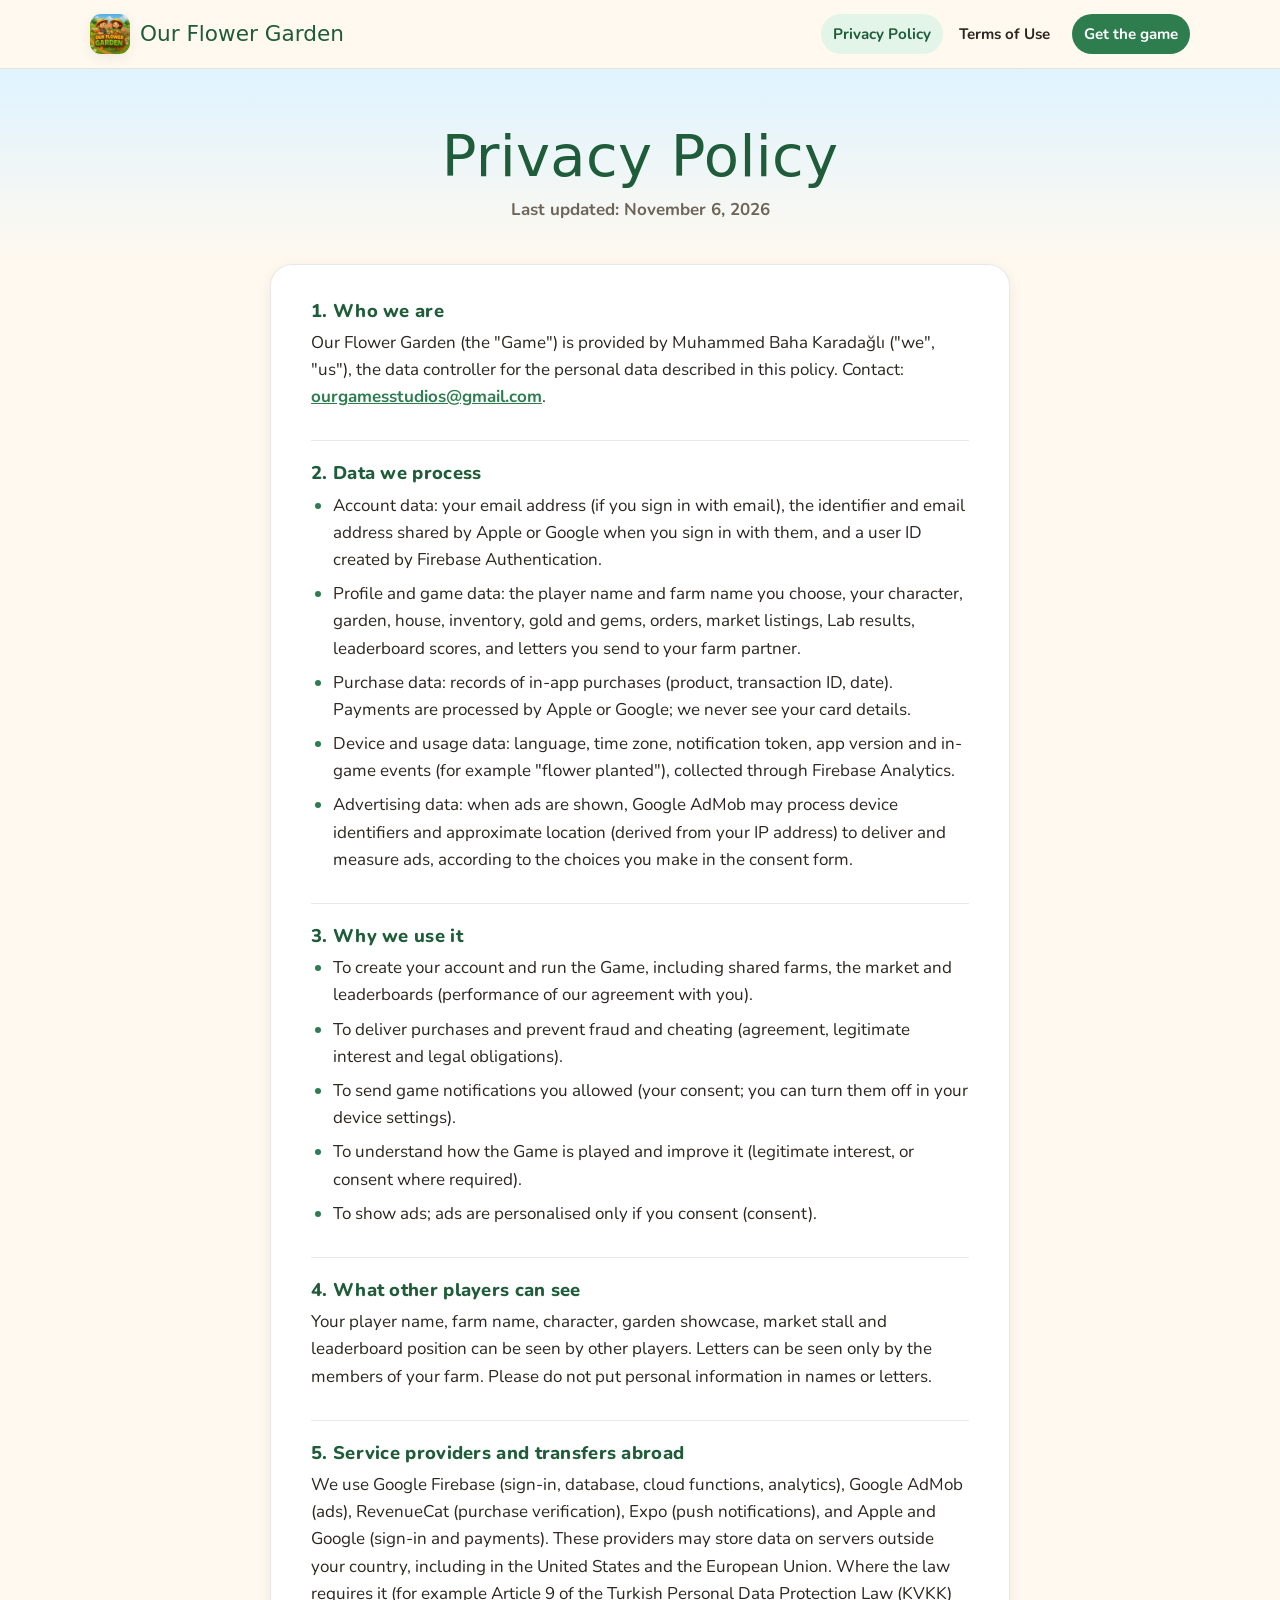
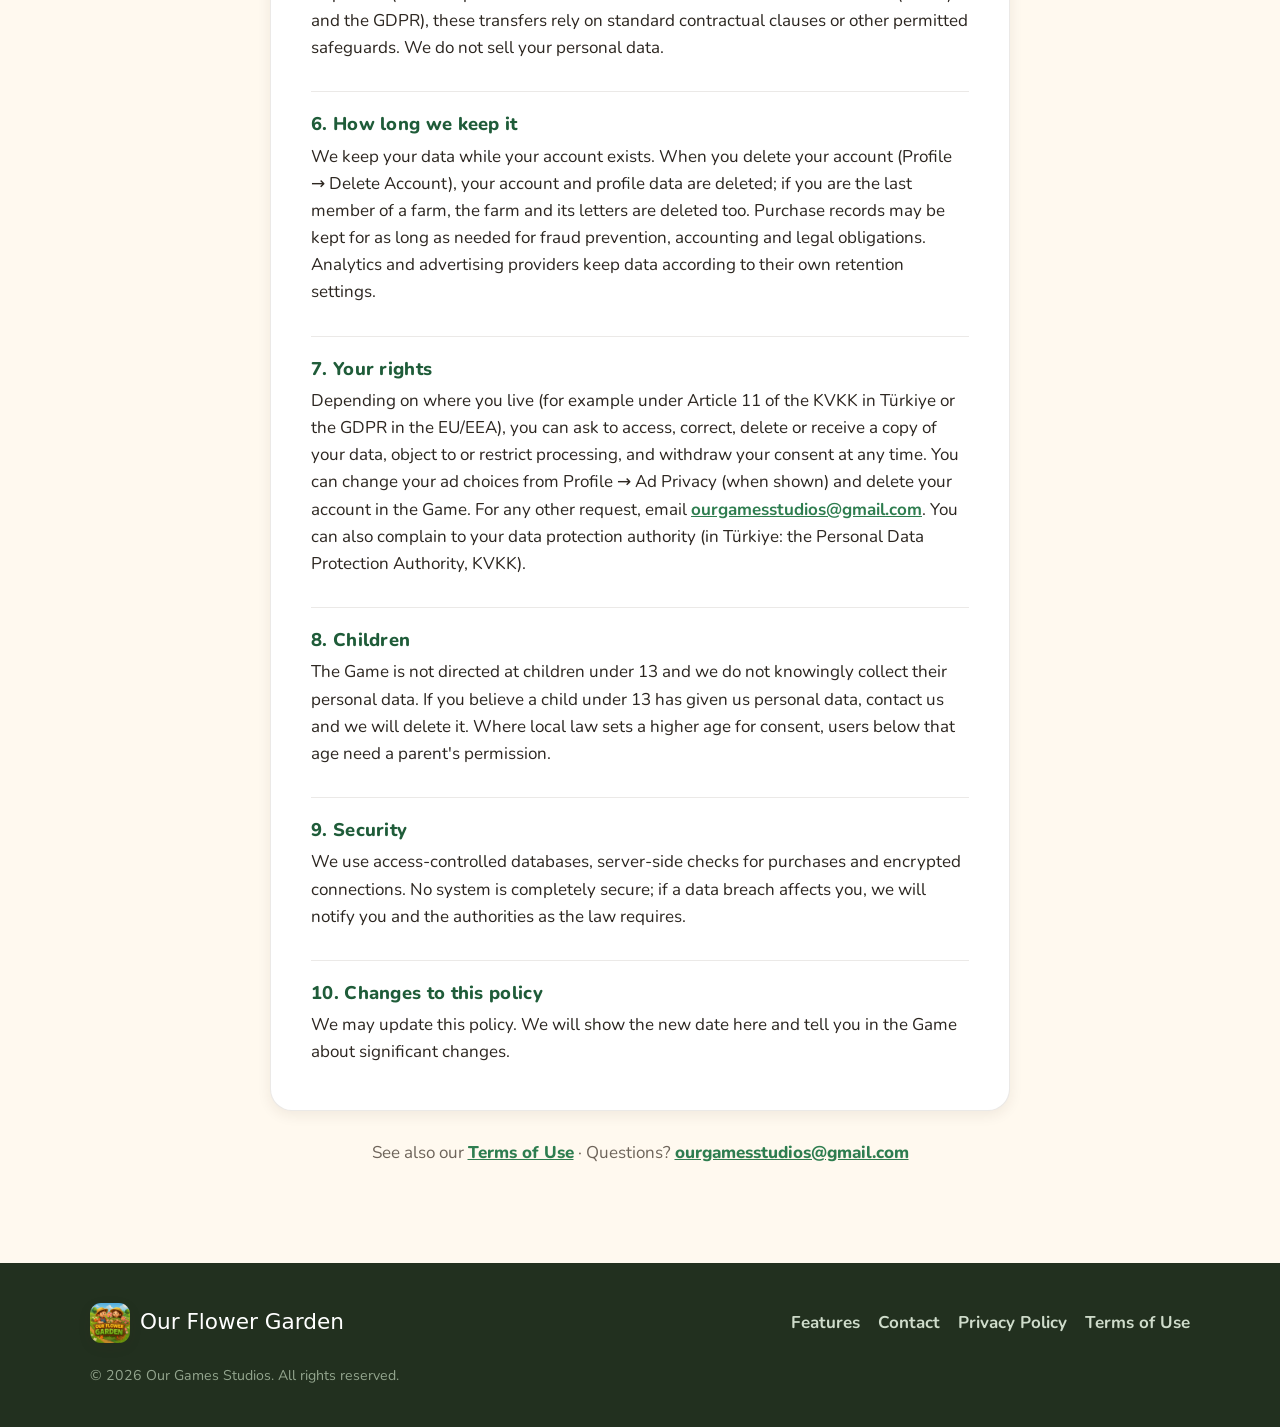
==== commit a517c9aa: "Privacy policy: Branch removed from service providers (SDK no longer in the app); last updated Novem" ====
--- a/privacy.html
+++ b/privacy.html
@@ -31,19 +31,19 @@
     <div class="legal-hero">
       <div class="container">
         <h1>Privacy Policy</h1>
-        <p>Last updated: October 15, 2026</p>
+        <p>Last updated: November 6, 2026</p>
       </div>
     </div>
 
     <div class="legal-wrapper">
   <section class="legal-doc" id="en" lang="en">
     <h1>Privacy Policy</h1>
-    <p class="updated">Last updated: October 15, 2026</p>
+    <p class="updated">Last updated: November 6, 2026</p>
     <h2>1. Who we are</h2><p>Our Flower Garden (the &quot;Game&quot;) is provided by Muhammed Baha Karadağlı (&quot;we&quot;, &quot;us&quot;), the data controller for the personal data described in this policy. Contact: <a href="mailto:ourgamesstudios@gmail.com">ourgamesstudios@gmail.com</a>.</p>
     <h2>2. Data we process</h2><ul><li>Account data: your email address (if you sign in with email), the identifier and email address shared by Apple or Google when you sign in with them, and a user ID created by Firebase Authentication.</li><li>Profile and game data: the player name and farm name you choose, your character, garden, house, inventory, gold and gems, orders, market listings, Lab results, leaderboard scores, and letters you send to your farm partner.</li><li>Purchase data: records of in-app purchases (product, transaction ID, date). Payments are processed by Apple or Google; we never see your card details.</li><li>Device and usage data: language, time zone, notification token, app version and in-game events (for example &quot;flower planted&quot;), collected through Firebase Analytics.</li><li>Advertising data: when ads are shown, Google AdMob may process device identifiers and approximate location (derived from your IP address) to deliver and measure ads, according to the choices you make in the consent form.</li></ul>
     <h2>3. Why we use it</h2><ul><li>To create your account and run the Game, including shared farms, the market and leaderboards (performance of our agreement with you).</li><li>To deliver purchases and prevent fraud and cheating (agreement, legitimate interest and legal obligations).</li><li>To send game notifications you allowed (your consent; you can turn them off in your device settings).</li><li>To understand how the Game is played and improve it (legitimate interest, or consent where required).</li><li>To show ads; ads are personalised only if you consent (consent).</li></ul>
     <h2>4. What other players can see</h2><p>Your player name, farm name, character, garden showcase, market stall and leaderboard position can be seen by other players. Letters can be seen only by the members of your farm. Please do not put personal information in names or letters.</p>
-    <h2>5. Service providers and transfers abroad</h2><p>We use Google Firebase (sign-in, database, cloud functions, analytics), Google AdMob (ads), RevenueCat (purchase verification), Expo (push notifications), Apple and Google (sign-in and payments) and Branch (invite links). These providers may store data on servers outside your country, including in the United States and the European Union. Where the law requires it (for example Article 9 of the Turkish Personal Data Protection Law (KVKK) and the GDPR), these transfers rely on standard contractual clauses or other permitted safeguards. We do not sell your personal data.</p>
+    <h2>5. Service providers and transfers abroad</h2><p>We use Google Firebase (sign-in, database, cloud functions, analytics), Google AdMob (ads), RevenueCat (purchase verification), Expo (push notifications), and Apple and Google (sign-in and payments). These providers may store data on servers outside your country, including in the United States and the European Union. Where the law requires it (for example Article 9 of the Turkish Personal Data Protection Law (KVKK) and the GDPR), these transfers rely on standard contractual clauses or other permitted safeguards. We do not sell your personal data.</p>
     <h2>6. How long we keep it</h2><p>We keep your data while your account exists. When you delete your account (Profile → Delete Account), your account and profile data are deleted; if you are the last member of a farm, the farm and its letters are deleted too. Purchase records may be kept for as long as needed for fraud prevention, accounting and legal obligations. Analytics and advertising providers keep data according to their own retention settings.</p>
     <h2>7. Your rights</h2><p>Depending on where you live (for example under Article 11 of the KVKK in Türkiye or the GDPR in the EU/EEA), you can ask to access, correct, delete or receive a copy of your data, object to or restrict processing, and withdraw your consent at any time. You can change your ad choices from Profile → Ad Privacy (when shown) and delete your account in the Game. For any other request, email <a href="mailto:ourgamesstudios@gmail.com">ourgamesstudios@gmail.com</a>. You can also complain to your data protection authority (in Türkiye: the Personal Data Protection Authority, KVKK).</p>
     <h2>8. Children</h2><p>The Game is not directed at children under 13 and we do not knowingly collect their personal data. If you believe a child under 13 has given us personal data, contact us and we will delete it. Where local law sets a higher age for consent, users below that age need a parent's permission.</p>
